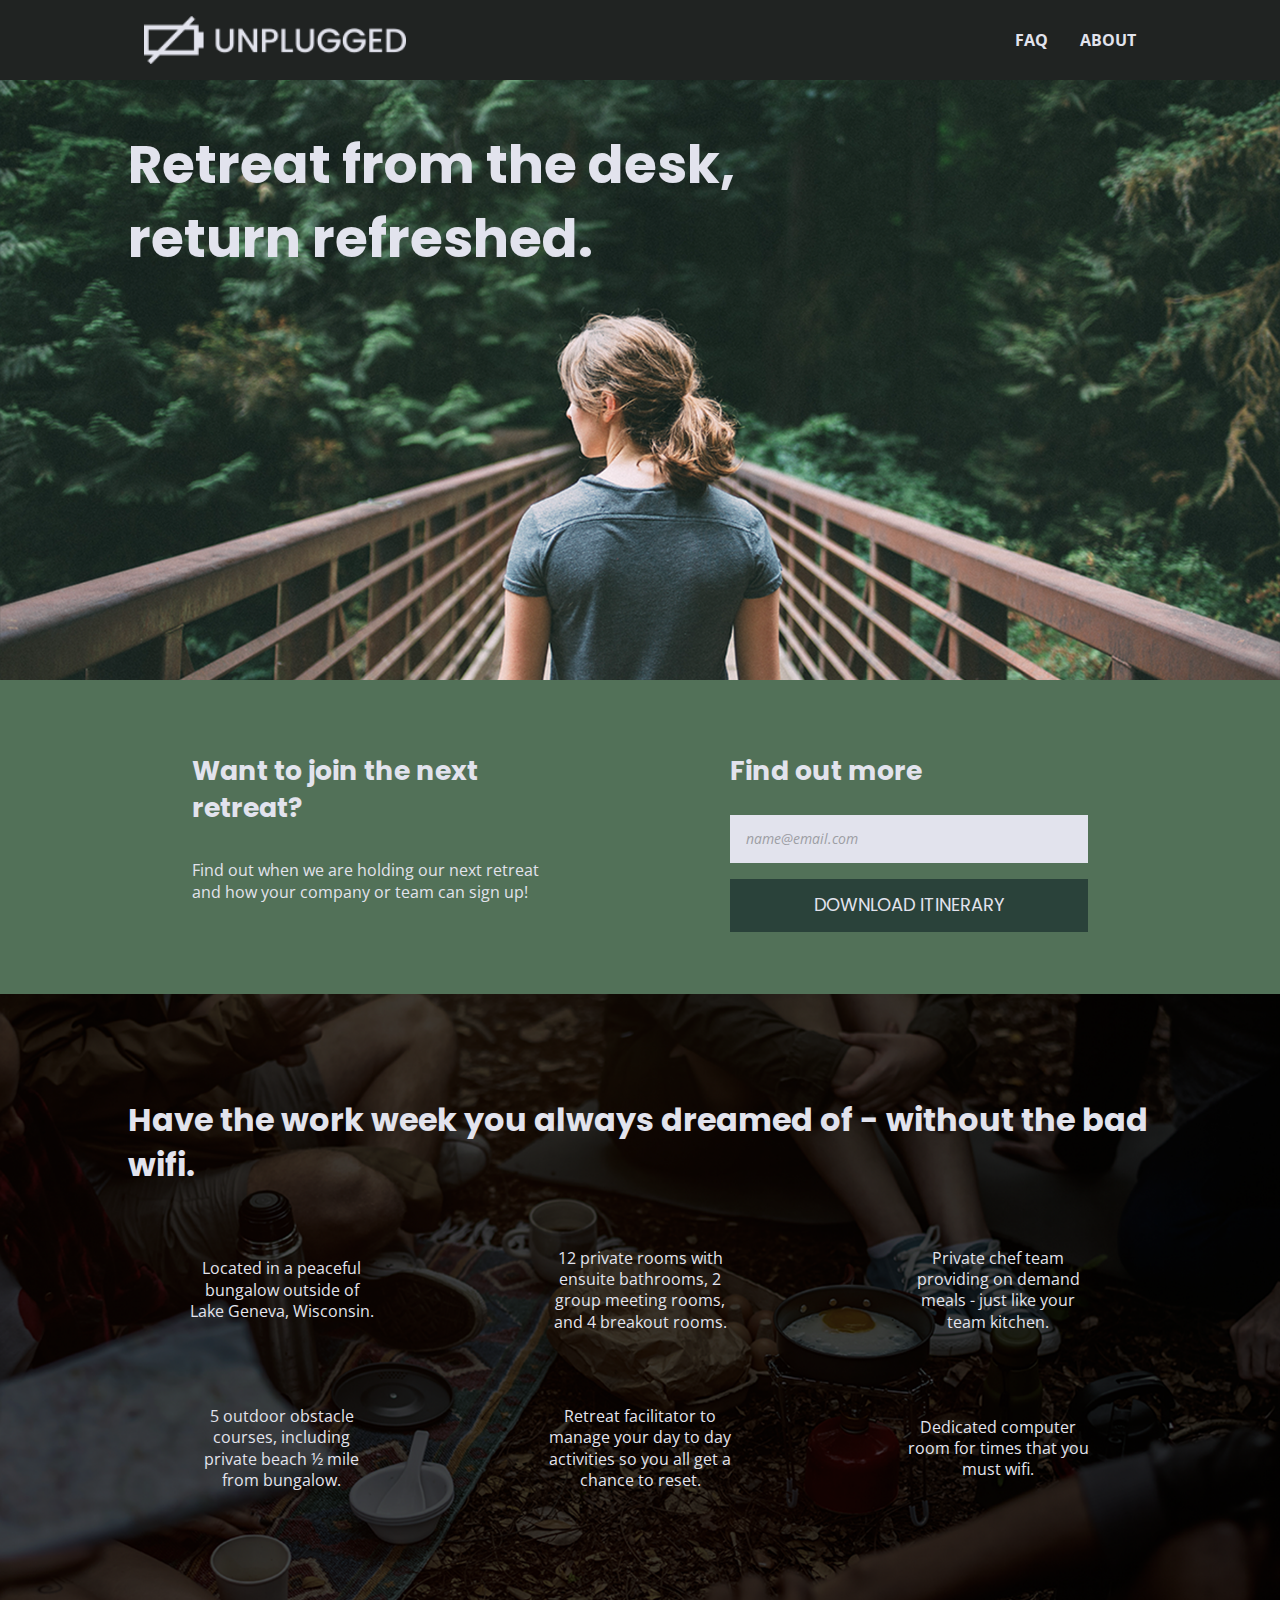
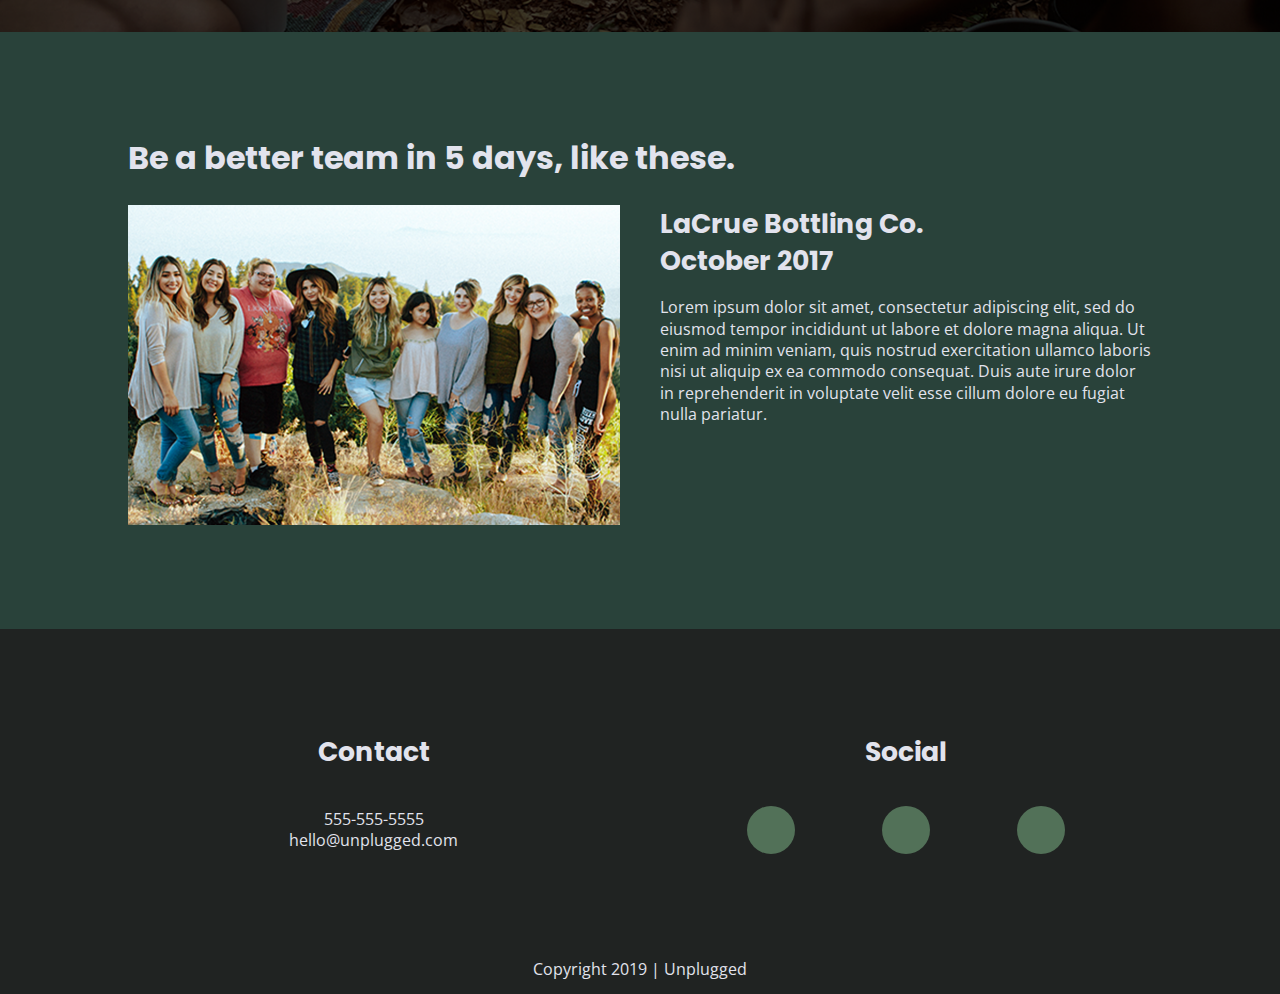
==== index.html @ 1535c4f0 "Accessibility features for icons added" ====
<!doctype html>
<html class="no-js" lang="en">

<head>
  <meta charset="utf-8">
  <title>Home - Unplugged Retreat</title>
  <meta name="description" content="">
  <meta name="viewport" content="width=device-width, initial-scale=1">

  <link rel="manifest" href="site.webmanifest">
  <link rel="apple-touch-icon" href="icon.png">
  <!-- Place favicon.ico in the root directory -->

  <link rel="stylesheet" href="css/normalize.css">
  <link rel="stylesheet" href="css/main.css">

  <link href="https://fonts.googleapis.com/css?family=Open+Sans:400,700|Poppins:500" rel="stylesheet">
  <link rel="stylesheet" href="https://use.fontawesome.com/releases/v5.8.1/css/all.css" integrity="sha384-50oBUHEmvpQ+1lW4y57PTFmhCaXp0ML5d60M1M7uH2+nqUivzIebhndOJK28anvf" crossorigin="anonymous">

  <meta name="theme-color" content="#fafafa">
</head>

<body>
  <!--[if IE]>
    <p class="browserupgrade">You are using an <strong>outdated</strong> browser. Please <a href="https://browsehappy.com/">upgrade your browser</a> to improve your experience and security.</p>
  <![endif]-->

  <!-- ***** HEADER ***** -->
  <header>
    
    <!-- *** LOGO *** -->
    <figure id="logo-img" class="full-2col">
      <a href="#"><img src="img/logo.png" alt="Unplugged Retreat Logo." id="logo"></a>
    </figure>
    
    <!-- *** NAVBAR *** -->
    <nav class="full-2col">
      <ul>
        <li><a href="faq/index.html">FAQ</a></li>
        <li><a href="about/index.html">ABOUT</a></li>
      </ul>
    </nav>

  </header>

  <!-- ***** MAIN SECTION: HOMEPAGE ***** -->
  <main id="home">

    <!-- *** HERO IMAGE *** -->
    <section id="hero-img">
      <h1 class="heading-lg">Retreat from the desk, return refreshed.</h1>
    </section>

    <!-- *** CALL-TO-ACTION *** -->
    <aside id="call-to-action" class="flex-col-row">

      <!-- * CALL-TO-ACTION TEXT * -->
      <div id="cta-text" class="full-2col">
        <h2 class="heading-sm">Want to join the next retreat?</h2>
        <p>Find out when we are holding our next retreat and how your company or team can sign up!</p>
      </div>

      <!-- * CALL-TO-ACTION FORM * -->
      <div id="cta-form" class="full-2col">
        <h3 class="heading-sm">Find out more</h3>
        <form>
          <input type="email" name="Email" aria-label="Enter your email to find out more and to download the itinerary." value="name@email.com">
          <input type="submit" aria-label="Press shift or enter to submit your email and to download the itinerary." value="Download Itinerary">
        </form>
      </div>

    </aside>

    <!-- *** SERVICES & AMENITIES *** -->
    <section id="services" class="flex-col-row">
      <h2 class="full heading-md">Have the work week you always dreamed of - without the bad wifi.</h2>

      <!-- * SERVICES ICONS * -->
      <div class="service">
        <i aria-hidden="true" class="fas fa-campground"></i>
        <p>Located in a peaceful bungalow outside of Lake Geneva, Wisconsin.</p>
      </div>
      <div class="service">
        <i aria-hidden="true" class="fas fa-bed"></i>
        <p>12 private rooms with ensuite bathrooms, 2 group meeting rooms, and 4 breakout rooms.</p>
      </div>
      <div class="service">
        <i aria-hidden="true" class="fas fa-utensils"></i>
        <p>Private chef team providing on demand meals - just like your team kitchen.</p>
      </div>
      <div class="service">
        <i aria-hidden="true" class="fas fa-shoe-prints"></i>
        <p>5 outdoor obstacle courses, including private beach ½ mile from bungalow.</p>
      </div>
      <div class="service">
        <i aria-hidden="true" class="fas fa-smile"></i>
        <p>Retreat facilitator to manage your day to day activities so you all get a chance to reset.</p>
      </div>
      <div class="service">
        <i aria-hidden="true" class="fas fa-wifi"></i>
        <p>Dedicated computer room for times that you must wifi.</p>
      </div>
          
    </section>

    <!-- ***** PREVIOUS RETREATS ***** -->
    <section id="previous-retreats" class="flex-col-row">
      <h2 class="full heading-md">Be a better team in 5 days, like these.</h2>

      <!-- *** PREVIOUS RETREAT - IMAGE: LACRUE *** -->
      <figure id="prev-retreat-img" class="full-2col">
        <img src="img/omar-lopez-296944-unsplash.png" alt="Group photo of LaCrue Bottling Co. team enjoying the Unplugged Retreat.">
      </figure>

      <!-- *** PREVIOUS RETREAT - TEXT: LACRUE *** -->
      <div id="prev-retreat-text" class="full-2col">
        <h3 class="heading-sm">LaCrue Bottling Co.
        <br>October 2017</h3>
        <p>Lorem ipsum dolor sit amet, consectetur adipiscing elit, sed do eiusmod tempor incididunt ut labore et dolore magna aliqua. Ut enim ad minim veniam, quis nostrud exercitation ullamco laboris nisi ut aliquip ex ea commodo consequat. Duis aute irure dolor in reprehenderit in voluptate velit esse cillum dolore eu fugiat nulla pariatur.</p>
      </div>
    </section>

  </main>

  <!-- ***** FOOTER ***** -->
  <footer>

    <!-- *** CONTACT *** -->
    <div id="contact-footer" class="full-2col">
      <h2 class="footer-heading">Contact</h2>
      <address class="footer-text">555-555-5555<br>
      hello@unplugged.com</address>
    </div>

    <!-- *** SOCIAL ICONS *** -->
    <div id="social-media" class="full-2col">
      <h3 class="full footer-heading">Social</h3>
      <div class="social-icons">
        <a href="https://facebook.com" aria-label="Facebook"><i aria-hidden="true" class="fab fa-facebook-f"></i></a>
      </div>
      <div class="social-icons">
        <a href="https://twitter.com" aria-label="Twitter"><i aria-hidden="true" class="fab fa-twitter"></i></a>
      </div>
      <div class="social-icons">
        <a href="https://instagram.com" aria-label="Instagram"><i aria-hidden="true" class="fab fa-instagram"></i></a>  
      </div>
    </div>

    <!-- *** COPYRIGHT *** -->
    <div id="copyright" class="full">
      <small class="footer-text">Copyright 2019 | Unplugged</small>
    </div>

  </footer>


  <script src="js/vendor/modernizr-3.7.1.min.js"></script>
  <script src="https://code.jquery.com/jquery-3.3.1.min.js" integrity="sha256-FgpCb/KJQlLNfOu91ta32o/NMZxltwRo8QtmkMRdAu8=" crossorigin="anonymous"></script>
  <script>window.jQuery || document.write('<script src="js/vendor/jquery-3.3.1.min.js"><\/script>')</script>
  <script src="js/plugins.js"></script>
  <script src="js/main.js"></script>
</body>

</html>
---- css/main.css ----
/*! HTML5 Boilerplate v7.1.0 | MIT License | https://html5boilerplate.com/ */

/* main.css 1.0.0 | MIT License | https://github.com/h5bp/main.css#readme */
/*
 * What follows is the result of much research on cross-browser styling.
 * Credit left inline and big thanks to Nicolas Gallagher, Jonathan Neal,
 * Kroc Camen, and the H5BP dev community and team.
 */

 
/* ==========================================================================
   Base styles: opinionated defaults
   ========================================================================== */

   html {
    color: #222;
    font-size: 1em;
    line-height: 1.4;
}

/*
 * Remove text-shadow in selection highlight:
 * https://twitter.com/miketaylr/status/12228805301
 *
 * Vendor-prefixed and regular ::selection selectors cannot be combined:
 * https://stackoverflow.com/a/16982510/7133471
 *
 * Customize the background color to match your design.
 */

::-moz-selection {
    background: #b3d4fc;
    text-shadow: none;
}

::selection {
    background: #b3d4fc;
    text-shadow: none;
}

/*
 * A better looking default horizontal rule
 */

hr {
    display: block;
    height: 1px;
    border: 0;
    border-top: 1px solid #ccc;
    margin: 1em 0;
    padding: 0;
}

/*
 * Remove the gap between audio, canvas, iframes,
 * images, videos and the bottom of their containers:
 * https://github.com/h5bp/html5-boilerplate/issues/440
 */

audio,
canvas,
iframe,
img,
svg,
video {
    vertical-align: middle;
}

/*
 * Remove default fieldset styles.
 */

fieldset {
    border: 0;
    margin: 0;
    padding: 0;
}

/*
 * Allow only vertical resizing of textareas.
 */

textarea {
    resize: vertical;
}

/* ==========================================================================
   Browser Upgrade Prompt
   ========================================================================== */

.browserupgrade {
    margin: 0.2em 0;
    background: #ccc;
    color: #000;
    padding: 0.2em 0;
}




 /* ==========================================================================
   Author's custom styles
   ========================================================================== */

/* 

TABLE OF CONTENTS
I. GLOBAL STYLES
IA. BASE STYLES
IB. LAYOUT
IB1. CONTENT MARGINS/PADDING
IB2. PARENT CONTAINERS
IB3. CHILD ELEMENTS
IB4. FOOTER LAYOUT
IC. TEXT STYLES
ID. MISC ELEMENTS

MEDIA QUERIES
GLOBAL STYLES

*/

/* ===== I. GLOBAL STYLES ===== */

/* === IA. BASE STYLES === */
* {
    box-sizing: border-box;
}
body {
    display: flex;
    flex-direction: column;
    justify-content: center;
    align-items: center;
    background-color: #202322;
    color: #e2e3ed;
    font-family: 'Open Sans', sans-serif;
    font-weight: 400;
    font-size: 16px;
    text-align: left;
}

/* === IB. LAYOUT === */

/* = IB2. CONTENT MARGINS/PADDING = */

header,
section,
aside,
footer {
    max-width: 768px;
    padding-left: 5%;
    padding-right: 5%;
}

.flex-col-row {
    padding-top: 30px;
    padding-bottom: 54px;
}

footer,
footer #copyright {
    padding-top: 30px;
}

/* = IB2. PARENT CONTAINERS = */

header,
.flex-col-row,
footer {
    display: flex;
    flex-flow: column nowrap;
    justify-content: center;
    width: 100%;
}

header {
    align-items: center;
}

/* = IB3. CHILD ELEMENTS = */

.full,
.full-2col,
.service,
aside,
form {
    display: flex;
    flex-flow: column nowrap;
    flex-basis: 100%;
}

/* = IB4. HEADER LAYOUT = */

nav ul {
    list-style: none;
    padding: 0;
    display: flex;
    justify-content: center;
}

/* = IB4. FOOTER LAYOUT = */

#social-media {
    flex-flow: row wrap;
    justify-content: space-evenly;
    width: 100%;
}

/* === IC. TEXT STYLES === */

/* = IC1. BASE FONTS = */

.heading-lg {
    font-family: 'Poppins', sans-serif;
    font-size: 2.25rem;
    margin: 0;
    padding-top: 3.5rem;
}

.heading-md,
.heading-md-lg {
    font-family: 'Poppins', sans-serif;
    font-size: 1.875rem;
    margin: 1.5rem 0;
}

.heading-sm {
    font-family: 'Poppins', sans-serif;
    font-size: 1.125rem;
    margin: 1.125rem 0;
}

p {
    font-size: 0.875rem;
    line-height: 1.125rem;
}

a,
a:active,
a:hover,
a:visited {
    text-decoration: none;
    color: #e2e3ed
}

/* = IC2. HEADER FONTS = */

nav li {
    padding: 0 1rem;
}

nav li a {
    font-weight: 700;
    text-transform: uppercase;
    text-align: center;
    font-size: 1.125rem;
    margin: 0;
}

/* = IC3. PAGE FONTS = */

/* IC3a. HOMEPAGE */

.service {
    text-align: center;
    justify-content: center;
    align-items: center;
}

.service p {
    width: 70%;
}

/* IC3b. ABOUT */

#contact address {
    font-size: 0.875rem;
    font-style: normal;
/*    margin: 0; */
}

/* IC3c. FAQ */

#faqs {
    padding: 0;
}

dt {
    font-family: 'Poppins', sans-serif;
    font-size: 1.125rem;
    line-height: 1.5rem;
    margin: 1rem 0;
}

dd {
    font-size: 0.875rem;
    line-height: 1.125rem;
    margin: 0;
    padding-bottom: 2rem;
}

/* = IC4. FOOTER FONTS = */

.footer-heading {
    font-family: 'Poppins', sans-serif;
    text-align: center;
    font-size: 1.125rem;
    margin: 1.5rem 0;
}

.footer-text {
    text-align: center;
    font-size: 0.875rem;
    font-style: normal;
    margin: 0.875rem 0;
}

/* === ID. MISC ELEMENTS === */

figure {
    margin: 0;
}

img {
    width: 100%;
}

/* ===== II. COMPONENT STYLES ===== */

/* === IA. HEADER === */

/* = IA1. LOGO = */

#logo-img {
    max-width: 180px;
    margin: 1rem;
}

/* === IB. PAGES === */

/* = IB1. HOME = */

/* IB1a. HERO IMAGE */

#hero-img {
    background: #527158 url(../img/jake-melara-30679-unsplash.png) no-repeat center;
    background-size: cover;
    height: 500px;
}

/* IB1b. CALL-TO-ACTION */


#call-to-action {
    background-color: #527158;
}

input {
    border: none;
    padding: 1rem;
    margin: .5rem 0;
}

input[type="email"] {
    background-color: #e2e3ed;
    font-family: 'Open Sans', sans-serif;
    font-style: italic;
    font-size: 0.875rem;
    color: #9d9ea4;
}

input[type="submit"] {
    background-color: #2a423a;
    font-family: 'Poppins', sans-serif;
    text-transform: uppercase;
    font-size: 1.125rem;
    color: #e2e3ed;
}

/* IB1c. SERVICES */

#services {
    background: #29423a url(../img/rawpixel-800820-unsplash1.png) no-repeat center center;
    background-size: cover;
}

.service {
    padding: 10%;
}

.service i {
    text-align: center;
    font-size: 3.75rem;
}

/* IB1d. PREVIOUS RETREATS */

#previous-retreats {
    background-color: #29423a;
}

/* = IB2. ABOUT = */

/* IB2a. MISSION */

#mission {
    background-color: #527158;
}

/* IB2b. MAP */

#map {
    position: relative;
    width: 100%;
    height: 0;
    padding-bottom: 125%;
    overflow: hidden;
}

#map iframe {
    position: absolute;
    width: 100%;
    height: 100%;
    top: 0;
    left: 0;
}

/* IB2c. CONTACT*/

#contact {
    background-color: #29423a;
}

/* = IB3. FAQ = */

/* IB3a. FAQ */

#faq-section {
    background-color: #527158;
    padding: 54px 5% 54px 5%;
}

/* === IC. FOOTER === */

.social-icons {
    width: 3rem;
    height: 3rem;
    background-color: #527158;
    border: 1px solid transparent;
    border-radius: 50%;
    display: flex;
    justify-content: center;
    align-items: center;
}

.social-icons i {
    text-align: center;
    font-size: 1.125rem;
}

#copyright {
    padding-top: 3rem;
}









 /* ==========================================================================
   Helper classes
   ========================================================================== */

/*
 * Hide visually and from screen readers
 */

 .hidden {
  display: none !important;
}

/*
* Hide only visually, but have it available for screen readers:
* https://snook.ca/archives/html_and_css/hiding-content-for-accessibility
*
* 1. For long content, line feeds are not interpreted as spaces and small width
*    causes content to wrap 1 word per line:
*    https://medium.com/@jessebeach/beware-smushed-off-screen-accessible-text-5952a4c2cbfe
*/

.visuallyhidden {
  border: 0;
  clip: rect(0 0 0 0);
  height: 1px;
  margin: -1px;
  overflow: hidden;
  padding: 0;
  position: absolute;
  width: 1px;
  white-space: nowrap; /* 1 */
}

/*
* Extends the .visuallyhidden class to allow the element
* to be focusable when navigated to via the keyboard:
* https://www.drupal.org/node/897638
*/

.visuallyhidden.focusable:active,
.visuallyhidden.focusable:focus {
  clip: auto;
  height: auto;
  margin: 0;
  overflow: visible;
  position: static;
  width: auto;
  white-space: inherit;
}

/*
* Hide visually and from screen readers, but maintain layout
*/

.invisible {
  visibility: hidden;
}

/*
* Clearfix: contain floats
*
* For modern browsers
* 1. The space content is one way to avoid an Opera bug when the
*    `contenteditable` attribute is included anywhere else in the document.
*    Otherwise it causes space to appear at the top and bottom of elements
*    that receive the `clearfix` class.
* 2. The use of `table` rather than `block` is only necessary if using
*    `:before` to contain the top-margins of child elements.
*/

.clearfix:before,
.clearfix:after {
  content: " "; /* 1 */
  display: table; /* 2 */
}

.clearfix:after {
  clear: both;
}

 
/* ==========================================================================
   EXAMPLE Media Queries for Responsive Design.
   These examples override the primary ('mobile first') styles.
   Modify as content requires.
   ========================================================================== */

@media only screen and (min-width: 768px) {

    /* === TABLET : BASE STYLES === */

    body {
        font-size: 16px;
    }

    header,
    section,
    aside,
    footer {
        max-width: 1200px;
        padding: 0 8.5%;
    }

    .flex-col-row {
        padding-top: 80px;
        padding-bottom: 104px;
    }
    
    footer,
    footer #copyright {
        padding-top: 80px;
    }

    /* === TABLET : LAYOUT === */

    header,
    .flex-col-row,
    footer {
        flex-flow: row wrap;
        justify-content: space-between;
    }

    .full-2col,
    .service {
        flex-basis: 48%;
    }

    nav ul {
        justify-content: flex-end;
    }

    /* === TABLET : TEXT STYLES === */

    nav li a {
        font-size: 1rem;
    }

    .heading-lg {
        font-size: 3rem;
        padding-top: 6.5rem;
    }

    .heading-md,
    .heading-md-lg {
        font-size: 2.25rem;
    }

    .heading-sm {
        font-size: 1.5rem;
    }

    #contact address {
        line-height: 1.125rem;
    }

    dt {
        font-size: 0.875rem;
        line-height: 1.125rem;
    }

    .footer-heading {
        font-size: 1.5rem;
    }
    
    .footer-text {
        line-height: 1.5rem
    }

    /* TABLET : COMPONENT STYLES */

    /* TABLET : HEADER */
    #logo-img {
        max-width: 174px;
    }

    /* TABLET : HOMEPAGE */

    #hero-img {
        height: 600px;
    }

    #call-to-action {
        padding: 54px 5%;
    }

    .service {
        padding: 5%;
    }

    .service i {
        font-size: 4.5rem;
    }

    #prev-retreat-text .heading-sm,
    #prev-retreat-text p {
        margin-top: 0;
    }

    /* TABLET : ABOUT PAGE */

    #map {
        padding-bottom: 46%;
    }

    /* TABLET : FAQ */

    #faq-section {
        padding: 80px 5% 92px 5%;
    }
}

@media only screen and (min-width: 1200px) {

    /* === DESKTOP : BASE STYLES === */

    body {
        font-size: 18px;
    }

    header,
    section,
    aside,
    footer {
        max-width: none;
        padding-left: 10%;
        padding-right: 10%;
    }

    /* === DESKTOP : LAYOUT === */

    .service {
        flex-basis: 30%;
    }


    /* === DESKTOP : TEXT STYLES === */

    .heading-lg {
        font-size: 3.333rem;
        padding-top: 3rem;
    }

    .heading-md-lg {
        font-size: 2.667rem;
    }

    .heading-md {
        font-size: 2rem;
    }

    .heading-sm {
        font-size: 1.667rem;
    }

    p {
        font-size: 1rem;
        line-height: 1.333rem;
    }

    #contact address {
        font-size: 1rem;
    }

    dt {
        font-size: 1rem;
        line-height: 1rem;
    }
    
    dd {
        font-size: 1rem;
        line-height: 1rem;
    }

    .footer-heading {
        font-size: 1.667rem;
    }
    
    .footer-text {
        font-size: 1rem;
        line-height: 1.333rem;
    }

    /* DESKTOP : COMPONENT STYLES */

    /* DESKTOP : HEADER */
    #logo-img {
        max-width: 262px;
    }
    /* DESKTOP : HOMEPAGE */

    #hero-img .heading-lg {
        width: 75%;
    }

    #call-to-action {
        padding: 54px 15%;
        justify-content: space-between;
    }

    #call-to-action div {
        flex-basis: 40%;
    }

    .service {
        padding: 2%;
    }

    .service i {
        font-size: 4rem;
    }

    /* DESKTOP : ABOUT PAGE */

    #map {
        padding-bottom: 38%;
    }

    /* DESKTOP : FAQ */

    #faq-section {
        padding: 80px 10% 92px 10%;
    }

    /* DESKTOP : FOOTER */

    footer i {
        font-size: 1rem;
    }
}

@media print,
       (-webkit-min-device-pixel-ratio: 1.25),
       (min-resolution: 1.25dppx),
       (min-resolution: 120dpi) {
    /* Style adjustments for high resolution devices */
}

 
/* ==========================================================================
   Print styles.
   Inlined to avoid the additional HTTP request:
   https://www.phpied.com/delay-loading-your-print-css/
   ========================================================================== */

   @media print {
    *,
    *:before,
    *:after {
        background: transparent !important;
        color: #000 !important; /* Black prints faster */
        -webkit-box-shadow: none !important;
        box-shadow: none !important;
        text-shadow: none !important;
    }

    a,
    a:visited {
        text-decoration: underline;
    }

    a[href]:after {
        content: " (" attr(href) ")";
    }

    abbr[title]:after {
        content: " (" attr(title) ")";
    }

    /*
     * Don't show links that are fragment identifiers,
     * or use the `javascript:` pseudo protocol
     */

    a[href^="#"]:after,
    a[href^="javascript:"]:after {
        content: "";
    }

    pre {
        white-space: pre-wrap !important;
    }
    pre,
    blockquote {
        border: 1px solid #999;
        page-break-inside: avoid;
    }

    /*
     * Printing Tables:
     * http://css-discuss.incutio.com/wiki/Printing_Tables
     */

    thead {
        display: table-header-group;
    }

    tr,
    img {
        page-break-inside: avoid;
    }

    p,
    h2,
    h3 {
        orphans: 3;
        widows: 3;
    }

    h2,
    h3 {
        page-break-after: avoid;
    }
}
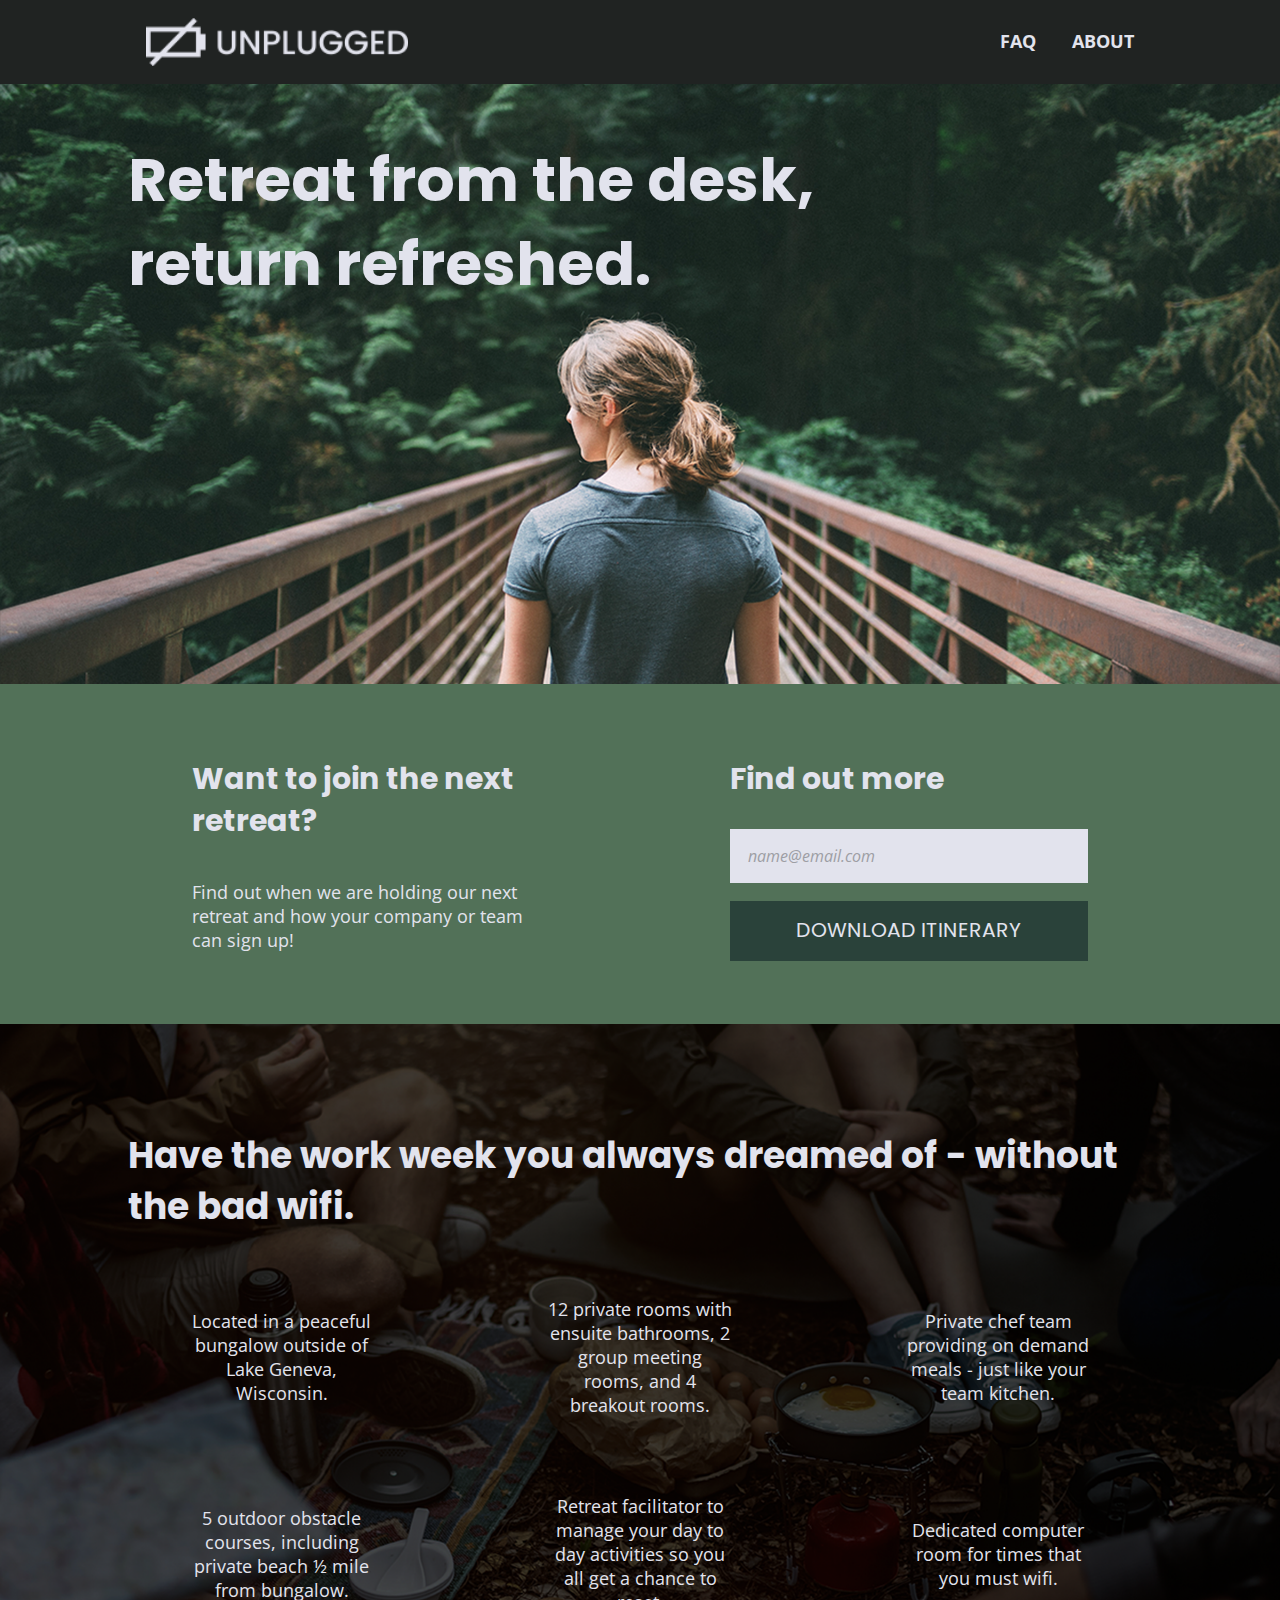
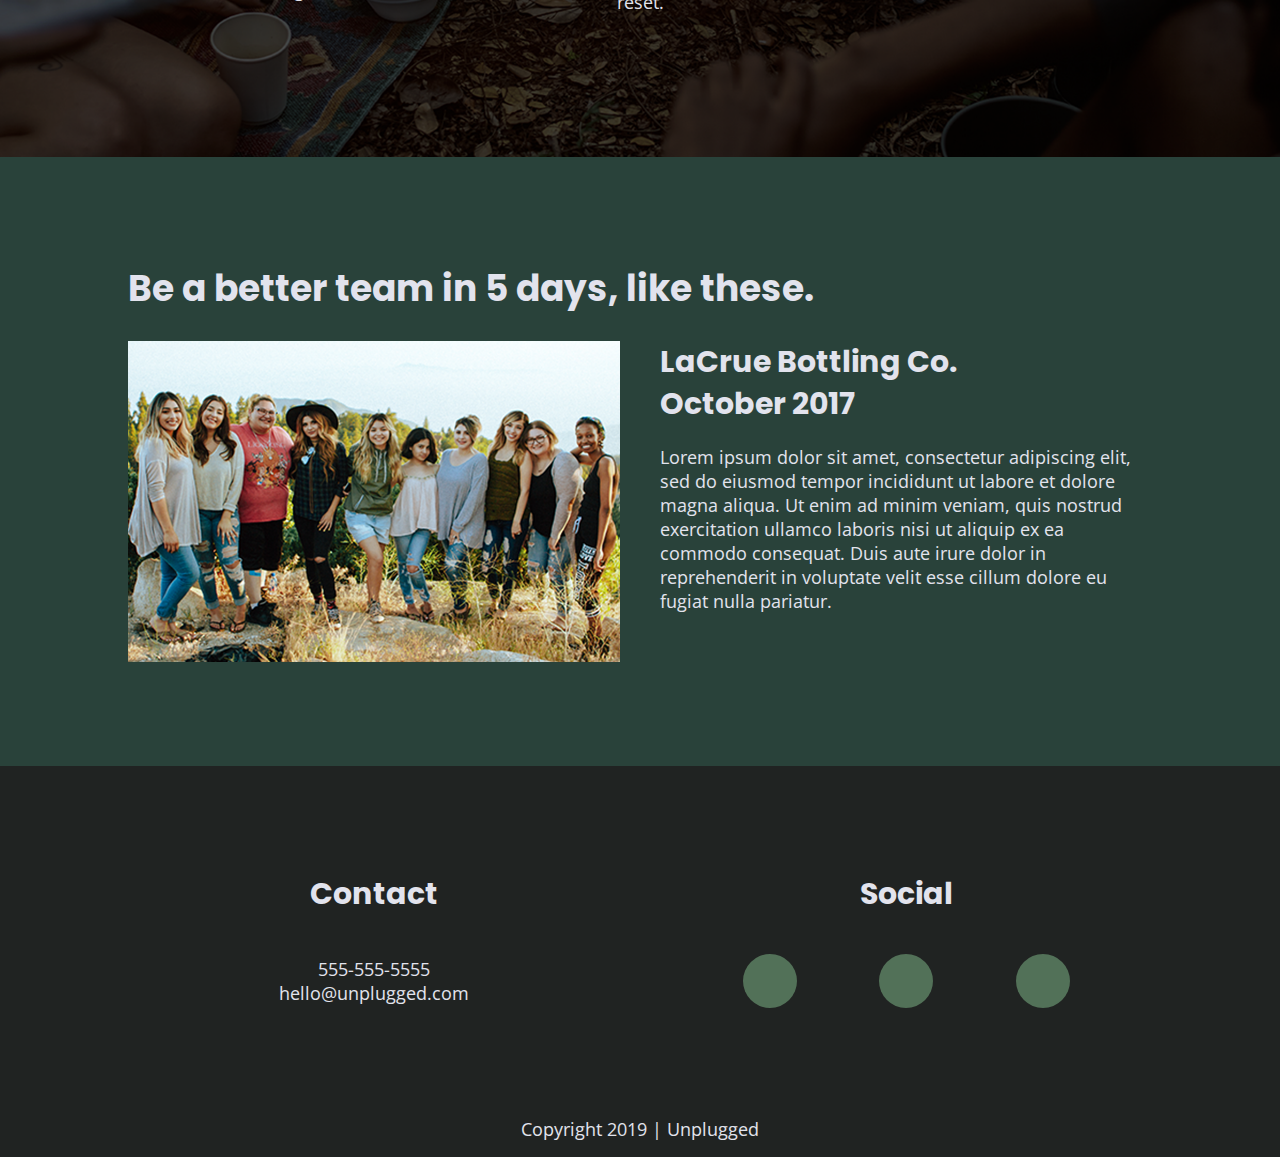
==== commit 419aeae8: "Cleaned-up CSS formatting" ====
--- a/index.html
+++ b/index.html
@@ -27,6 +27,8 @@
 
   <!-- ***** HEADER ***** -->
   <header>
+    <!-- *** SKIP TO MAIN CONTENT LINK ***-->
+    <a href="#main-content" class="visuallyhidden focusable full">Skip to main content</a>
     
     <!-- *** LOGO *** -->
     <figure id="logo-img" class="full-2col">
@@ -44,7 +46,7 @@
   </header>
 
   <!-- ***** MAIN SECTION: HOMEPAGE ***** -->
-  <main id="home">
+  <main id="home"><a name="main-content" id="main-content"></a>
 
     <!-- *** HERO IMAGE *** -->
     <section id="hero-img">
--- a/css/main.css
+++ b/css/main.css
@@ -105,27 +105,91 @@
 /* 
 
 TABLE OF CONTENTS
-I. GLOBAL STYLES
-IA. BASE STYLES
-IB. LAYOUT
-IB1. CONTENT MARGINS/PADDING
-IB2. PARENT CONTAINERS
-IB3. CHILD ELEMENTS
-IB4. FOOTER LAYOUT
-IC. TEXT STYLES
-ID. MISC ELEMENTS
-
-MEDIA QUERIES
-GLOBAL STYLES
+    I. GLOBAL STYLES
+      IA. BASE STYLES
+      IB. GENERAL LAYOUT
+        IB1. PARENT COMPONENTS
+        IB2. CHILD ELEMENTS
+      IC. BASE FONTS
+      ID. GENERAL ELEMENTS
+    II. SPECIFIC COMPONENT STYLES
+      IIA. HEADER
+        IIA1. LOGO
+        IIA2. NAV
+      IIB. HOMEPAGE
+        IIB1. HERO IMAGE
+        IIB2. CALL-TO-ACTION
+        IIB3. SERVICES
+        IIB4. PREVIOUS RETREATS
+      IIC. ABOUT
+        IIC1. MISSION
+        IIC2. MAP
+        IIC3. CONTACT (ABOUT)
+      IID. FAQ
+      IIE. FOOTER
+        IIE1. FOOTER TEXT STYLES
+        IIE2. SOCIAL MEDIA ICONS
+        IIE3. COPYRIGHT
+
+    ===== MEDIA QUERIES =====
+
+    III. TABLET STYLES
+        IIIA. TABLET : GLOBAL STYLES
+          IIIA1. TABLET : GENERAL LAYOUT
+            IIIA1a. TABLET : PARENT COMPONENTS
+            IIIA1b. TABLET : CHILD ELEMENTS
+          IIIA2. TABLET :  BASE FONTS
+        IIIB. TABLET : SPECIFIC COMPONENT STYLES
+          IIIB1. TABLET : HEADER
+                IIIB1a. TABLET : LOGO
+                IIIB1b. TABLET : NAV
+          IIIB2. TABLET : HOMEPAGE
+                IIIB2a. TABLET : HERO IMAGE
+                IIIB2b. TABLET : CALL-TO-ACTION
+                IIIB2c. TABLET : SERVICES
+                IIIB2d. TABLET : PREVIOUS RETREATS
+          IIIB3. TABLET : ABOUT
+                IIIB3a. TABLET : MAP
+                IIIB3b. TABLET : CONTACT (ABOUT)
+          IIIB4. TABLET : FAQ
+          IIIB5. TABLET : FOOTER
+                IIIB5a. TABLET : FOOTER TEXT STYLES
+
+    IV. DESKTOP STYLES
+        IVA. DESKTOP : GLOBAL STYLES
+          IVA1. DESKTOP : BASE STYLES
+          IVA2. DESKTOP : GENERAL LAYOUT
+            IVA2a. DESKTOP : PARENT COMPONENTS
+            IVA2b. DESKTOP : CHILD ELEMENTS
+          IVA3. DESKTOP :  BASE FONTS
+        IVB. DESKTOP : SPECIFIC COMPONENT STYLES
+          IVB1. DESKTOP : HEADER
+                IVB1a. DESKTOP : LOGO
+          IVIB2. DESKTOP : HOMEPAGE
+                IVB2a. DESKTOP : HERO IMAGE
+                IVB2b. DESKTOP : CALL-TO-ACTION
+                IVB2c. DESKTOP : SERVICES
+          IVB3. DESKTOP : ABOUT
+                IVB3a. DESKTOP : MAP
+                IVB3b. DESKTOP : CONTACT (ABOUT)
+          IVB4. DESKTOP : FAQ
+          IVB5. DESKTOP : FOOTER
+                IVB5a. DESKTOP : FOOTER TEXT STYLES
+                IVB5b. DESKTOP : SOCIAL MEDIA ICONS
 
 */
 
 /* ===== I. GLOBAL STYLES ===== */
 
 /* === IA. BASE STYLES === */
+:root {
+    font-size: 16px;
+}
+
 * {
     box-sizing: border-box;
 }
+
 body {
     display: flex;
     flex-direction: column;
@@ -135,13 +199,21 @@
     color: #e2e3ed;
     font-family: 'Open Sans', sans-serif;
     font-weight: 400;
-    font-size: 16px;
     text-align: left;
 }
 
-/* === IB. LAYOUT === */
-
-/* = IB2. CONTENT MARGINS/PADDING = */
+/* === IB. GENERAL LAYOUT === */
+
+/* = IB1. PARENT COMPONENTS = */
+
+header,
+.flex-col-row,
+footer {
+    display: flex;
+    flex-flow: column nowrap;
+    justify-content: center;
+    width: 100%;
+}
 
 header,
 section,
@@ -157,27 +229,7 @@
     padding-bottom: 54px;
 }
 
-footer,
-footer #copyright {
-    padding-top: 30px;
-}
-
-/* = IB2. PARENT CONTAINERS = */
-
-header,
-.flex-col-row,
-footer {
-    display: flex;
-    flex-flow: column nowrap;
-    justify-content: center;
-    width: 100%;
-}
-
-header {
-    align-items: center;
-}
-
-/* = IB3. CHILD ELEMENTS = */
+/* = IB2. CHILD ELEMENTS = */
 
 .full,
 .full-2col,
@@ -189,26 +241,7 @@
     flex-basis: 100%;
 }
 
-/* = IB4. HEADER LAYOUT = */
-
-nav ul {
-    list-style: none;
-    padding: 0;
-    display: flex;
-    justify-content: center;
-}
-
-/* = IB4. FOOTER LAYOUT = */
-
-#social-media {
-    flex-flow: row wrap;
-    justify-content: space-evenly;
-    width: 100%;
-}
-
-/* === IC. TEXT STYLES === */
-
-/* = IC1. BASE FONTS = */
+/* === IC. BASE FONTS === */
 
 .heading-lg {
     font-family: 'Poppins', sans-serif;
@@ -217,8 +250,8 @@
     padding-top: 3.5rem;
 }
 
-.heading-md,
-.heading-md-lg {
+.heading-md-lg,
+.heading-md {
     font-family: 'Poppins', sans-serif;
     font-size: 1.875rem;
     margin: 1.5rem 0;
@@ -243,13 +276,45 @@
     color: #e2e3ed
 }
 
-/* = IC2. HEADER FONTS = */
-
-nav li {
+/* === ID. GENERAL ELEMENTS === */
+
+figure {
+    margin: 0;
+}
+
+img {
+    width: 100%;
+}
+
+/* ===== II. SPECIFIC COMPONENT STYLES ===== */
+
+/* === IIA. HEADER === */
+
+header {
+    align-items: center;
+}
+
+/* = IIA1. LOGO = */
+
+#logo-img {
+    max-width: 180px;
+    margin: 1rem;
+}
+
+/* = IIA2. NAV = */
+
+nav ul {
+    list-style: none;
+    padding: 0;
+    display: flex;
+    justify-content: center;
+}
+
+nav ul li {
     padding: 0 1rem;
 }
 
-nav li a {
+nav ul li a {
     font-weight: 700;
     text-transform: uppercase;
     text-align: center;
@@ -257,90 +322,9 @@
     margin: 0;
 }
 
-/* = IC3. PAGE FONTS = */
-
-/* IC3a. HOMEPAGE */
-
-.service {
-    text-align: center;
-    justify-content: center;
-    align-items: center;
-}
-
-.service p {
-    width: 70%;
-}
-
-/* IC3b. ABOUT */
-
-#contact address {
-    font-size: 0.875rem;
-    font-style: normal;
-/*    margin: 0; */
-}
-
-/* IC3c. FAQ */
-
-#faqs {
-    padding: 0;
-}
-
-dt {
-    font-family: 'Poppins', sans-serif;
-    font-size: 1.125rem;
-    line-height: 1.5rem;
-    margin: 1rem 0;
-}
-
-dd {
-    font-size: 0.875rem;
-    line-height: 1.125rem;
-    margin: 0;
-    padding-bottom: 2rem;
-}
-
-/* = IC4. FOOTER FONTS = */
-
-.footer-heading {
-    font-family: 'Poppins', sans-serif;
-    text-align: center;
-    font-size: 1.125rem;
-    margin: 1.5rem 0;
-}
-
-.footer-text {
-    text-align: center;
-    font-size: 0.875rem;
-    font-style: normal;
-    margin: 0.875rem 0;
-}
-
-/* === ID. MISC ELEMENTS === */
-
-figure {
-    margin: 0;
-}
-
-img {
-    width: 100%;
-}
-
-/* ===== II. COMPONENT STYLES ===== */
-
-/* === IA. HEADER === */
-
-/* = IA1. LOGO = */
-
-#logo-img {
-    max-width: 180px;
-    margin: 1rem;
-}
-
-/* === IB. PAGES === */
-
-/* = IB1. HOME = */
-
-/* IB1a. HERO IMAGE */
+/* === IIB. HOMEPAGE === */
+
+/* = IIIB1. HERO IMAGE === */
 
 #hero-img {
     background: #527158 url(../img/jake-melara-30679-unsplash.png) no-repeat center;
@@ -348,8 +332,7 @@
     height: 500px;
 }
 
-/* IB1b. CALL-TO-ACTION */
-
+/* = IIIB2. CALL-TO-ACTION = */
 
 #call-to-action {
     background-color: #527158;
@@ -377,7 +360,7 @@
     color: #e2e3ed;
 }
 
-/* IB1c. SERVICES */
+/* = IIIB3. SERVICES = */
 
 #services {
     background: #29423a url(../img/rawpixel-800820-unsplash1.png) no-repeat center center;
@@ -385,6 +368,9 @@
 }
 
 .service {
+    text-align: center;
+    justify-content: center;
+    align-items: center;
     padding: 10%;
 }
 
@@ -393,21 +379,25 @@
     font-size: 3.75rem;
 }
 
-/* IB1d. PREVIOUS RETREATS */
+.service p {
+    width: 70%;
+}
+
+/* = IIIB4. PREVIOUS RETREATS = */
 
 #previous-retreats {
     background-color: #29423a;
 }
 
-/* = IB2. ABOUT = */
-
-/* IB2a. MISSION */
+/* === IIC. ABOUT === */
+
+/* = IIC1. MISSION = */
 
 #mission {
     background-color: #527158;
 }
 
-/* IB2b. MAP */
+/* = IIC2. MAP = */
 
 #map {
     position: relative;
@@ -425,22 +415,72 @@
     left: 0;
 }
 
-/* IB2c. CONTACT*/
+/* = IIC3. CONTACT (ABOUT) = */
 
 #contact {
     background-color: #29423a;
 }
 
-/* = IB3. FAQ = */
-
-/* IB3a. FAQ */
+#contact address {
+    font-size: 0.875rem;
+    font-style: normal;
+}
+
+/* === IID. FAQ === */
 
 #faq-section {
     background-color: #527158;
     padding: 54px 5% 54px 5%;
 }
 
-/* === IC. FOOTER === */
+#faqs {
+    padding: 0;
+}
+
+dt {
+    font-family: 'Poppins', sans-serif;
+    font-size: 1.125rem;
+    line-height: 1.5rem;
+    margin: 1rem 0;
+}
+
+dd {
+    font-size: 0.875rem;
+    line-height: 1.125rem;
+    margin: 0;
+    padding-bottom: 2rem;
+}
+
+/* === IIE. FOOTER === */
+
+footer,
+footer #copyright {
+    padding-top: 30px;
+}
+
+/* = IIE1. FOOTER TEXT STYLES = */
+
+.footer-heading {
+    font-family: 'Poppins', sans-serif;
+    text-align: center;
+    font-size: 1.125rem;
+    margin: 1.5rem 0;
+}
+
+.footer-text {
+    text-align: center;
+    font-size: 0.875rem;
+    font-style: normal;
+    margin: 0.875rem 0;
+}
+
+/* = IIE2. SOCIAL MEDIA ICONS = */
+
+#social-media {
+    flex-flow: row wrap;
+    justify-content: space-evenly;
+    width: 100%;
+}
 
 .social-icons {
     width: 3rem;
@@ -458,16 +498,11 @@
     font-size: 1.125rem;
 }
 
+/* = IIE3. COPYRIGHT = */
+
 #copyright {
     padding-top: 3rem;
 }
-
-
-
-
-
-
-
 
 
  /* ==========================================================================
@@ -559,11 +594,13 @@
 
 @media only screen and (min-width: 768px) {
 
-    /* === TABLET : BASE STYLES === */
-
-    body {
-        font-size: 16px;
-    }
+    /* ===== III. TABLET STYLES ===== */
+
+    /* === IIIA. TABLET : GLOBAL STYLES === */
+
+    /* = IIIA1. TABLET : GENERAL LAYOUT = */
+
+    /* IIIA1a. TABLET : PARENT COMPONENTS = */
 
     header,
     section,
@@ -573,18 +610,6 @@
         padding: 0 8.5%;
     }
 
-    .flex-col-row {
-        padding-top: 80px;
-        padding-bottom: 104px;
-    }
-    
-    footer,
-    footer #copyright {
-        padding-top: 80px;
-    }
-
-    /* === TABLET : LAYOUT === */
-
     header,
     .flex-col-row,
     footer {
@@ -592,28 +617,27 @@
         justify-content: space-between;
     }
 
+    .flex-col-row {
+        padding-top: 80px;
+        padding-bottom: 104px;
+    }
+    
+    /* IIIA1b. TABLET : CHILD ELEMENTS */
+
     .full-2col,
     .service {
         flex-basis: 48%;
     }
 
-    nav ul {
-        justify-content: flex-end;
-    }
-
-    /* === TABLET : TEXT STYLES === */
-
-    nav li a {
-        font-size: 1rem;
-    }
+    /* = IIIA2. TABLET : BASE FONTS = */
 
     .heading-lg {
         font-size: 3rem;
         padding-top: 6.5rem;
     }
 
-    .heading-md,
-    .heading-md-lg {
+    .heading-md-lg,
+    .heading-md {
         font-size: 2.25rem;
     }
 
@@ -621,8 +645,79 @@
         font-size: 1.5rem;
     }
 
+    /* === IIIB. TABLET : SPECIFIC COMPONENT STYLES === */
+
+    /* = IIIB1. TABLET : HEADER = */
+
+    /* IIIB1a. TABLET : LOGO */
+
+    #logo-img {
+        max-width: 174px;
+    }
+
+    /* IIIB1b. TABLET : NAV */
+
+    nav ul {
+        justify-content: flex-end;
+    }
+
+    nav ul li a {
+        font-size: 1rem;
+    }
+
+    /* = IIIB2. TABLET : HOMEPAGE = */
+
+    /* IIIB2a. TABLET : HERO IMAGE */
+    
+    #hero-img {
+        height: 600px;
+    }
+
+    /* IIIB2b. TABLET : CALL-TO-ACTION */
+
+    #call-to-action {
+        padding: 54px 8.5%;
+    }
+
+    #call-to-action div {
+        flex-basis: 45%;
+    }
+
+    /* IIIB2c. TABLET : SERVICES */
+
+    .service {
+        padding: 5%;
+    }
+
+    .service i {
+        font-size: 4.5rem;
+    }
+
+    /* IIIB2d. PREVIOUS RETREATS */
+
+    #prev-retreat-text .heading-sm,
+    #prev-retreat-text p {
+        margin-top: 0;
+    }
+
+    /* = IIIB3. TABLET : ABOUT = */
+
+    /* IIIB3a. TABLET : MAP */
+
+    #map {
+        padding-bottom: 46%;
+    }
+
+    /* IIIB3b. TABLET : CONTACT (ABOUT) */
+
     #contact address {
         line-height: 1.125rem;
+    }
+
+    /* = IIIB4. TABLET : FAQ = */
+
+    #faq-section {
+        padding: 80px 5% 92px 5%;
     }
 
     dt {
@@ -630,6 +725,15 @@
         line-height: 1.125rem;
     }
 
+    /* = IIIB5. TABLET : FOOTER =*/
+
+    footer,
+    footer #copyright {
+        padding-top: 80px;
+    }
+
+    /* IIIB5a. TABLET : FOOTER TEXT STYLES = */
+
     .footer-heading {
         font-size: 1.5rem;
     }
@@ -638,56 +742,23 @@
         line-height: 1.5rem
     }
 
-    /* TABLET : COMPONENT STYLES */
-
-    /* TABLET : HEADER */
-    #logo-img {
-        max-width: 174px;
-    }
-
-    /* TABLET : HOMEPAGE */
-
-    #hero-img {
-        height: 600px;
-    }
-
-    #call-to-action {
-        padding: 54px 5%;
-    }
-
-    .service {
-        padding: 5%;
-    }
-
-    .service i {
-        font-size: 4.5rem;
-    }
-
-    #prev-retreat-text .heading-sm,
-    #prev-retreat-text p {
-        margin-top: 0;
-    }
-
-    /* TABLET : ABOUT PAGE */
-
-    #map {
-        padding-bottom: 46%;
-    }
-
-    /* TABLET : FAQ */
-
-    #faq-section {
-        padding: 80px 5% 92px 5%;
-    }
 }
 
 @media only screen and (min-width: 1200px) {
 
-    /* === DESKTOP : BASE STYLES === */
-
-    body {
+    /* ===== IV. DESKTOP STYLES ===== */
+
+    /* === IVA. DESKTOP : GLOBAL STYLES === */
+
+    /* = IVA1. DESKTOP : BASE STYLES = */
+
+    :root {
         font-size: 18px;
     }
+
+    /* = IVA2. DESKTOP : GENERAL LAYOUT = */
+
+    /* IVA2a. DESKTOP : PARENT COMPONENTS */
 
     header,
     section,
@@ -698,14 +769,13 @@
         padding-right: 10%;
     }
 
-    /* === DESKTOP : LAYOUT === */
+    /* IVA2b. DESKTOP : CHILD ELEMENTS */
 
     .service {
         flex-basis: 30%;
     }
 
-
-    /* === DESKTOP : TEXT STYLES === */
+    /* = IVA3. DESKTOP : BASE FONTS = */
 
     .heading-lg {
         font-size: 3.333rem;
@@ -729,8 +799,63 @@
         line-height: 1.333rem;
     }
 
+    /* === IVB. DESKTOP : SPECIFIC COMPONENT STYLES === */
+
+    /* = IVB1. DESKTOP : HEADER = */
+
+    /* IVB1a. DESKTOP : LOGO */
+
+    #logo-img {
+        max-width: 262px;
+    }
+
+    /* = IVB2. DESKTOP : HOMEPAGE = */
+
+    /* IVB2a. DESKTOP : HERO IMAGE */
+
+    #hero-img .heading-lg {
+        width: 75%;
+    }
+
+    /* IVB2b. DESKTOP : CALL-TO-ACTION */
+
+    #call-to-action {
+        padding: 54px 15%;
+        justify-content: space-between;
+    }
+
+    #call-to-action div {
+        flex-basis: 40%;
+    }
+
+    /* IVB2c. DESKTOP : SERVICES */
+
+    .service {
+        padding: 2%;
+    }
+
+    .service i {
+        font-size: 4rem;
+    }
+
+    /* = IVB3. DESKTOP : ABOUT = */ 
+
+    /* IVB3a. DESKTOP : MAP */
+
+    #map {
+        padding-bottom: 38%;
+    }
+
+    /* IVB3b. DESKTOP : CONTACT (ABOUT) */
+
     #contact address {
         font-size: 1rem;
+    }
+
+    /* = IVB4. DESKTOP : FAQ = */
+
+    #faq-section {
+        padding: 80px 10% 92px 10%;
     }
 
     dt {
@@ -743,6 +868,10 @@
         line-height: 1rem;
     }
 
+    /* = IVB5. DESKTOP : FOOTER = */
+
+    /* IVB5a. DESKTOP : FOOTER TEXT STYLES */
+
     .footer-heading {
         font-size: 1.667rem;
     }
@@ -752,48 +881,7 @@
         line-height: 1.333rem;
     }
 
-    /* DESKTOP : COMPONENT STYLES */
-
-    /* DESKTOP : HEADER */
-    #logo-img {
-        max-width: 262px;
-    }
-    /* DESKTOP : HOMEPAGE */
-
-    #hero-img .heading-lg {
-        width: 75%;
-    }
-
-    #call-to-action {
-        padding: 54px 15%;
-        justify-content: space-between;
-    }
-
-    #call-to-action div {
-        flex-basis: 40%;
-    }
-
-    .service {
-        padding: 2%;
-    }
-
-    .service i {
-        font-size: 4rem;
-    }
-
-    /* DESKTOP : ABOUT PAGE */
-
-    #map {
-        padding-bottom: 38%;
-    }
-
-    /* DESKTOP : FAQ */
-
-    #faq-section {
-        padding: 80px 10% 92px 10%;
-    }
-
-    /* DESKTOP : FOOTER */
+    /* IVB5B. DESKTOP : SOCIAL MEDIA ICONS */
 
     footer i {
         font-size: 1rem;
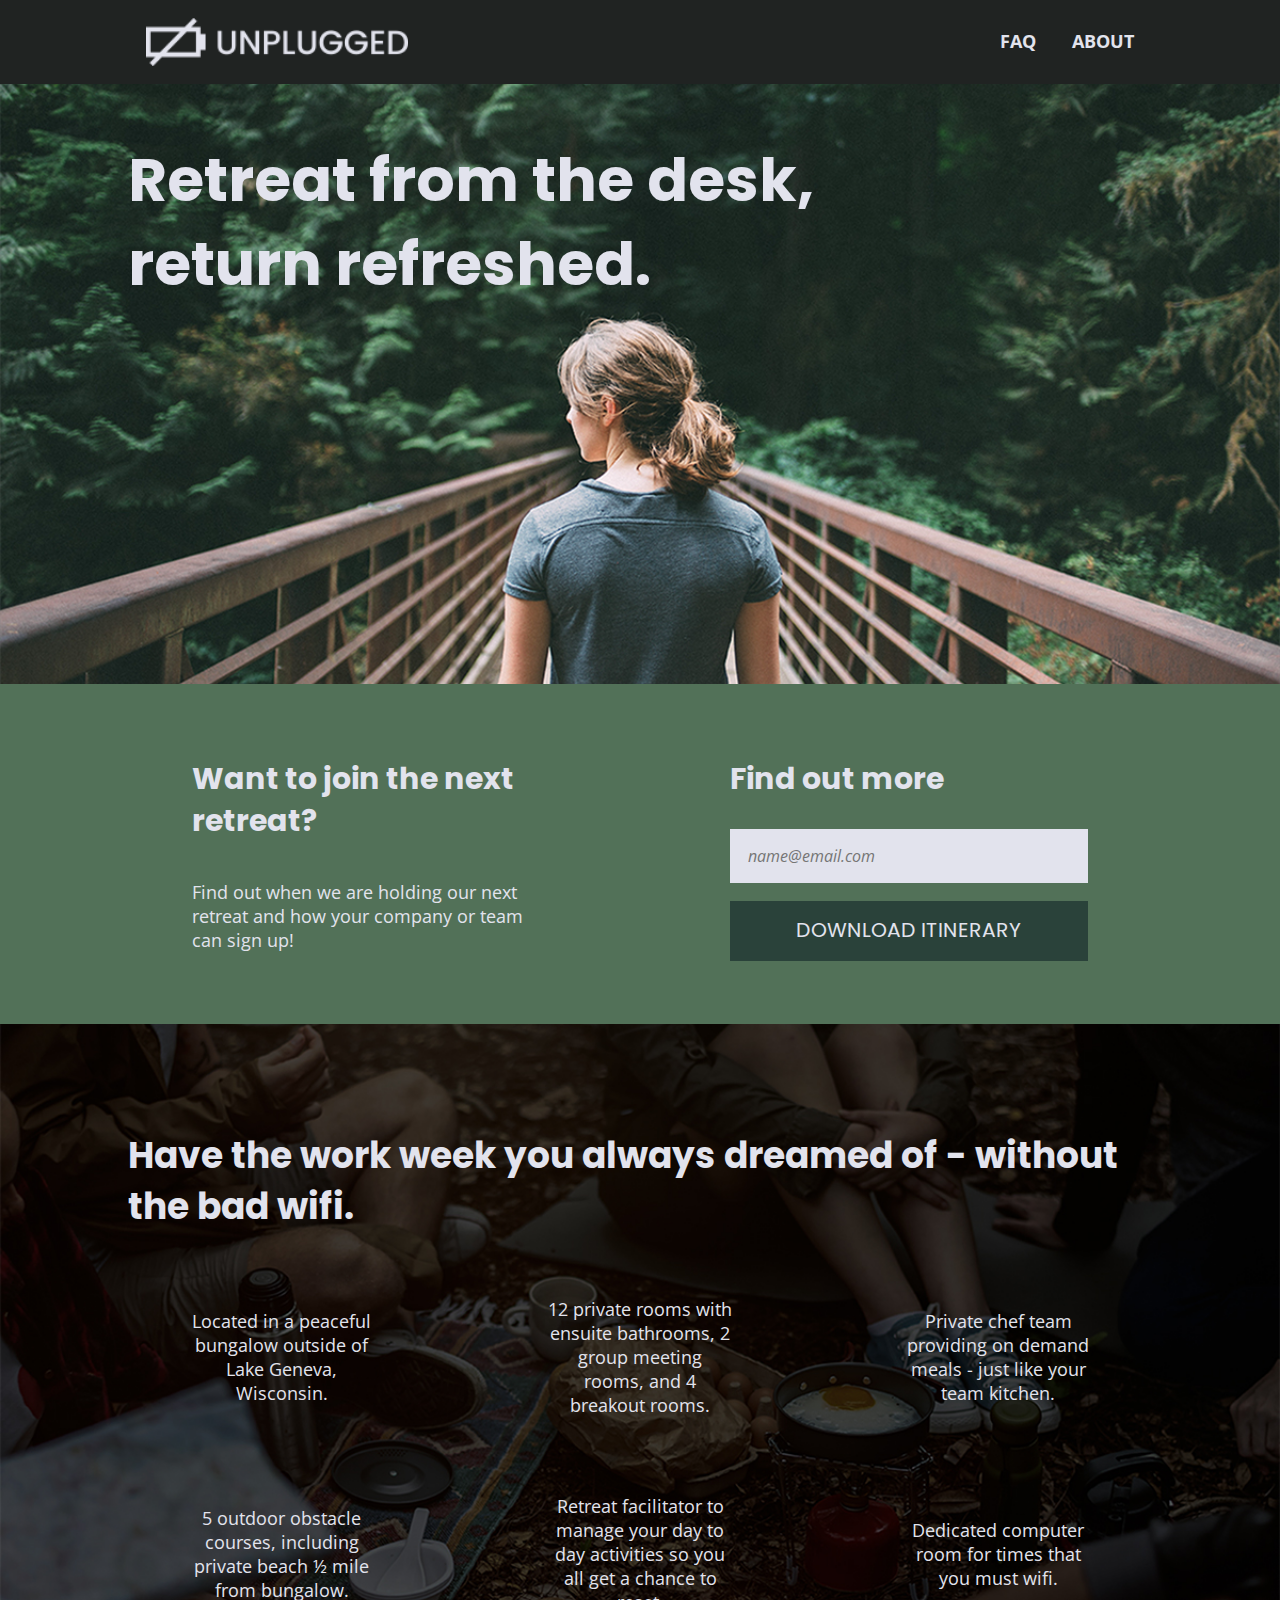
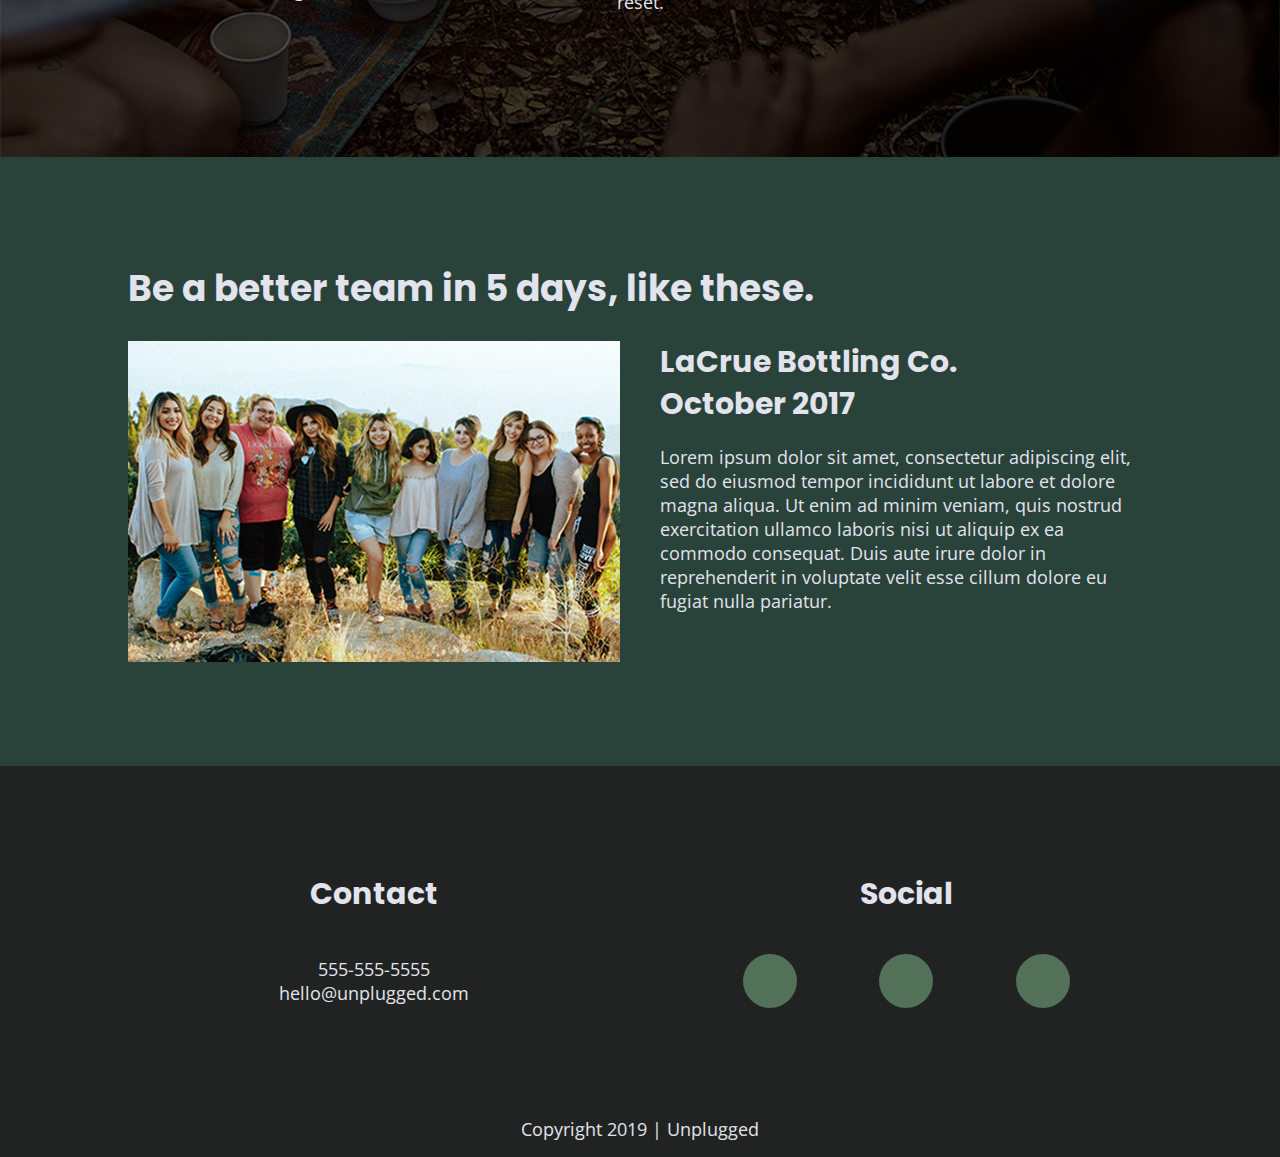
==== commit 52fb29dc: "Final features added" ====
--- a/index.html
+++ b/index.html
@@ -4,7 +4,7 @@
 <head>
   <meta charset="utf-8">
   <title>Home - Unplugged Retreat</title>
-  <meta name="description" content="">
+  <meta name="description" content="Unplugged Retreat - Team retreats in the great outdoors, WiFi optional.">
   <meta name="viewport" content="width=device-width, initial-scale=1">
 
   <link rel="manifest" href="site.webmanifest">
@@ -46,7 +46,7 @@
   </header>
 
   <!-- ***** MAIN SECTION: HOMEPAGE ***** -->
-  <main id="home"><a name="main-content" id="main-content"></a>
+  <main id="home"><a id="main-content"></a>
 
     <!-- *** HERO IMAGE *** -->
     <section id="hero-img">
@@ -66,7 +66,7 @@
       <div id="cta-form" class="full-2col">
         <h3 class="heading-sm">Find out more</h3>
         <form>
-          <input type="email" name="Email" aria-label="Enter your email to find out more and to download the itinerary." value="name@email.com">
+          <input type="email" name="Email" aria-label="Enter your email to find out more and to download the itinerary." placeholder="name@email.com">
           <input type="submit" aria-label="Press shift or enter to submit your email and to download the itinerary." value="Download Itinerary">
         </form>
       </div>
@@ -111,7 +111,7 @@
 
       <!-- *** PREVIOUS RETREAT - IMAGE: LACRUE *** -->
       <figure id="prev-retreat-img" class="full-2col">
-        <img src="img/omar-lopez-296944-unsplash.png" alt="Group photo of LaCrue Bottling Co. team enjoying the Unplugged Retreat.">
+        <img src="img/omar-lopez-296944-unsplash.jpg" alt="Group photo of LaCrue Bottling Co. team enjoying the Unplugged Retreat.">
       </figure>
 
       <!-- *** PREVIOUS RETREAT - TEXT: LACRUE *** -->
@@ -155,12 +155,9 @@
 
   </footer>
 
+  <script src="js/vendor/modernizr-3.7.1.min.js"></script>
+  <script src="js/plugins.js"></script>
 
-  <script src="js/vendor/modernizr-3.7.1.min.js"></script>
-  <script src="https://code.jquery.com/jquery-3.3.1.min.js" integrity="sha256-FgpCb/KJQlLNfOu91ta32o/NMZxltwRo8QtmkMRdAu8=" crossorigin="anonymous"></script>
-  <script>window.jQuery || document.write('<script src="js/vendor/jquery-3.3.1.min.js"><\/script>')</script>
-  <script src="js/plugins.js"></script>
-  <script src="js/main.js"></script>
 </body>
 
 </html>
--- a/css/main.css
+++ b/css/main.css
@@ -327,7 +327,7 @@
 /* = IIIB1. HERO IMAGE === */
 
 #hero-img {
-    background: #527158 url(../img/jake-melara-30679-unsplash.png) no-repeat center;
+    background: #527158 url(../img/jake-melara-30679-unsplash.jpg) no-repeat center;
     background-size: cover;
     height: 500px;
 }
@@ -363,7 +363,7 @@
 /* = IIIB3. SERVICES = */
 
 #services {
-    background: #29423a url(../img/rawpixel-800820-unsplash1.png) no-repeat center center;
+    background: #29423a url(../img/rawpixel-800820-unsplash1.jpg) no-repeat center center;
     background-size: cover;
 }
 
